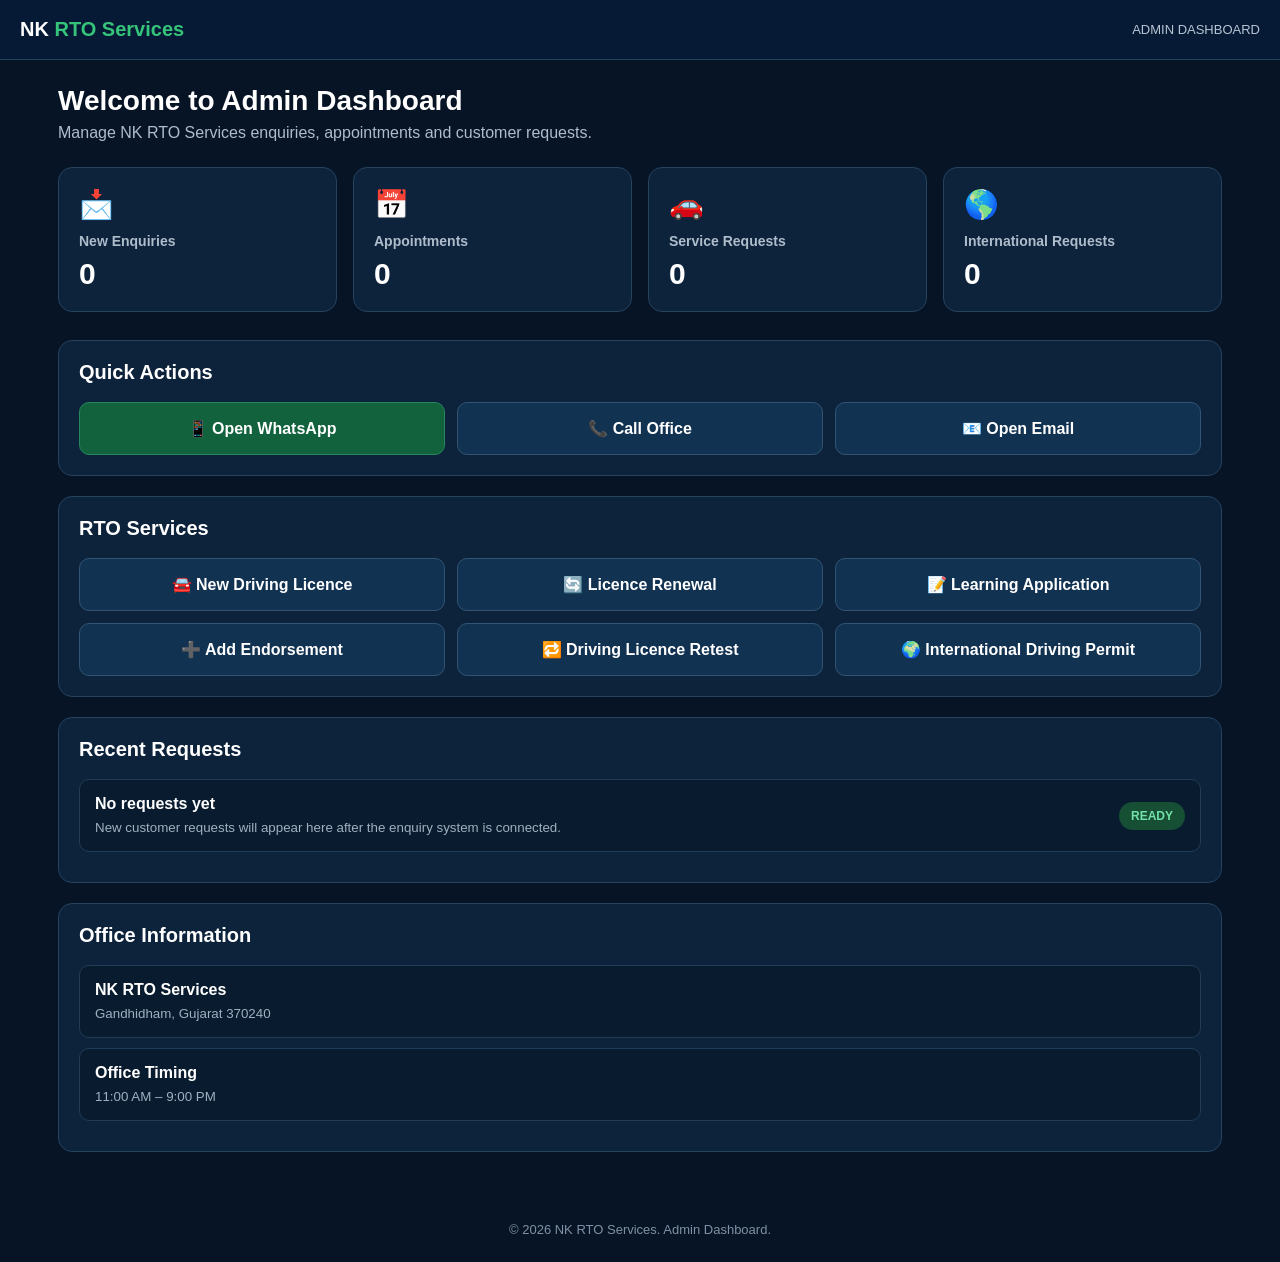
==== admin.html @ fc1437c5 "Add admin dashboard" ====
<!DOCTYPE html>
<html lang="en">
<head>
  <meta charset="UTF-8">
  <meta name="viewport" content="width=device-width, initial-scale=1.0">

  <title>NK RTO Services | Admin Dashboard</title>

  <style>
    * {
      box-sizing: border-box;
      margin: 0;
      padding: 0;
    }

    body {
      font-family: Arial, sans-serif;
      background: #071426;
      color: #ffffff;
      min-height: 100vh;
    }

    .header {
      background: #061a35;
      padding: 18px 20px;
      border-bottom: 1px solid #24415f;
      display: flex;
      justify-content: space-between;
      align-items: center;
    }

    .brand {
      font-size: 20px;
      font-weight: 700;
    }

    .brand span {
      color: #35c47a;
    }

    .admin-label {
      font-size: 13px;
      color: #b8c5d3;
    }

    .container {
      max-width: 1200px;
      margin: auto;
      padding: 25px 18px;
    }

    .welcome {
      margin-bottom: 25px;
    }

    .welcome h1 {
      font-size: 28px;
      margin-bottom: 7px;
    }

    .welcome p {
      color: #aebdcb;
    }

    .cards {
      display: grid;
      grid-template-columns: repeat(4, 1fr);
      gap: 16px;
      margin-bottom: 28px;
    }

    .card {
      background: #0d223b;
      border: 1px solid #25435f;
      border-radius: 14px;
      padding: 20px;
    }

    .card .icon {
      font-size: 28px;
      margin-bottom: 12px;
    }

    .card h3 {
      font-size: 14px;
      color: #aebdcb;
      margin-bottom: 8px;
    }

    .number {
      font-size: 30px;
      font-weight: 700;
    }

    .section {
      background: #0d223b;
      border: 1px solid #25435f;
      border-radius: 14px;
      padding: 20px;
      margin-bottom: 20px;
    }

    .section h2 {
      font-size: 20px;
      margin-bottom: 18px;
    }

    .actions {
      display: grid;
      grid-template-columns: repeat(3, 1fr);
      gap: 12px;
    }

    .action {
      display: block;
      text-decoration: none;
      color: white;
      background: #123252;
      border: 1px solid #315474;
      padding: 16px;
      border-radius: 10px;
      text-align: center;
      font-weight: 600;
    }

    .action:hover {
      background: #174467;
    }

    .green {
      background: #12623d;
      border-color: #27865b;
    }

    .green:hover {
      background: #16804e;
    }

    .appointment {
      display: flex;
      justify-content: space-between;
      align-items: center;
      padding: 15px;
      background: #091b2e;
      border-radius: 10px;
      margin-bottom: 10px;
      border: 1px solid #203c56;
    }

    .appointment strong {
      display: block;
      margin-bottom: 5px;
    }

    .appointment small {
      color: #9fb0c0;
    }

    .status {
      padding: 7px 12px;
      border-radius: 20px;
      background: #174f35;
      color: #72e0a8;
      font-size: 12px;
      font-weight: 700;
    }

    .footer {
      text-align: center;
      padding: 25px;
      color: #7f91a4;
      font-size: 13px;
    }

    @media (max-width: 800px) {
      .cards {
        grid-template-columns: repeat(2, 1fr);
      }

      .actions {
        grid-template-columns: 1fr;
      }
    }

    @media (max-width: 500px) {
      .cards {
        grid-template-columns: 1fr;
      }

      .header {
        padding: 15px;
      }

      .welcome h1 {
        font-size: 23px;
      }

      .appointment {
        display: block;
      }

      .status {
        display: inline-block;
        margin-top: 10px;
      }
    }
  </style>
</head>

<body>

  <header class="header">
    <div class="brand">
      NK <span>RTO Services</span>
    </div>

    <div class="admin-label">
      ADMIN DASHBOARD
    </div>
  </header>

  <main class="container">

    <div class="welcome">
      <h1>Welcome to Admin Dashboard</h1>
      <p>Manage NK RTO Services enquiries, appointments and customer requests.</p>
    </div>

    <!-- Dashboard Statistics -->
    <div class="cards">

      <div class="card">
        <div class="icon">📩</div>
        <h3>New Enquiries</h3>
        <div class="number">0</div>
      </div>

      <div class="card">
        <div class="icon">📅</div>
        <h3>Appointments</h3>
        <div class="number">0</div>
      </div>

      <div class="card">
        <div class="icon">🚗</div>
        <h3>Service Requests</h3>
        <div class="number">0</div>
      </div>

      <div class="card">
        <div class="icon">🌎</div>
        <h3>International Requests</h3>
        <div class="number">0</div>
      </div>

    </div>

    <!-- Quick Actions -->
    <section class="section">

      <h2>Quick Actions</h2>

      <div class="actions">

        <a
          class="action green"
          href="https://wa.me/917069452259"
          target="_blank"
          rel="noopener">
          📱 Open WhatsApp
        </a>

        <a
          class="action"
          href="tel:+917069452259">
          📞 Call Office
        </a>

        <a
          class="action"
          href="mailto:khangwaln@gmail.com">
          📧 Open Email
        </a>

      </div>

    </section>

    <!-- Services -->
    <section class="section">

      <h2>RTO Services</h2>

      <div class="actions">

        <a class="action" href="../nk-rto-services/">
          🚘 New Driving Licence
        </a>

        <a class="action" href="../nk-rto-services/">
          🔄 Licence Renewal
        </a>

        <a class="action" href="../nk-rto-services/">
          📝 Learning Application
        </a>

        <a class="action" href="../nk-rto-services/">
          ➕ Add Endorsement
        </a>

        <a class="action" href="../nk-rto-services/">
          🔁 Driving Licence Retest
        </a>

        <a class="action" href="../nk-rto-services/">
          🌍 International Driving Permit
        </a>

      </div>

    </section>

    <!-- Recent Requests -->
    <section class="section">

      <h2>Recent Requests</h2>

      <div class="appointment">

        <div>
          <strong>No requests yet</strong>
          <small>New customer requests will appear here after the enquiry system is connected.</small>
        </div>

        <span class="status">
          READY
        </span>

      </div>

    </section>

    <!-- Office Information -->
    <section class="section">

      <h2>Office Information</h2>

      <div class="appointment">
        <div>
          <strong>NK RTO Services</strong>
          <small>
            Gandhidham, Gujarat 370240
          </small>
        </div>
      </div>

      <div class="appointment">
        <div>
          <strong>Office Timing</strong>
          <small>
            11:00 AM – 9:00 PM
          </small>
        </div>
      </div>

    </section>

  </main>

  <footer class="footer">
    © 2026 NK RTO Services. Admin Dashboard.
  </footer>

</body>
</html>
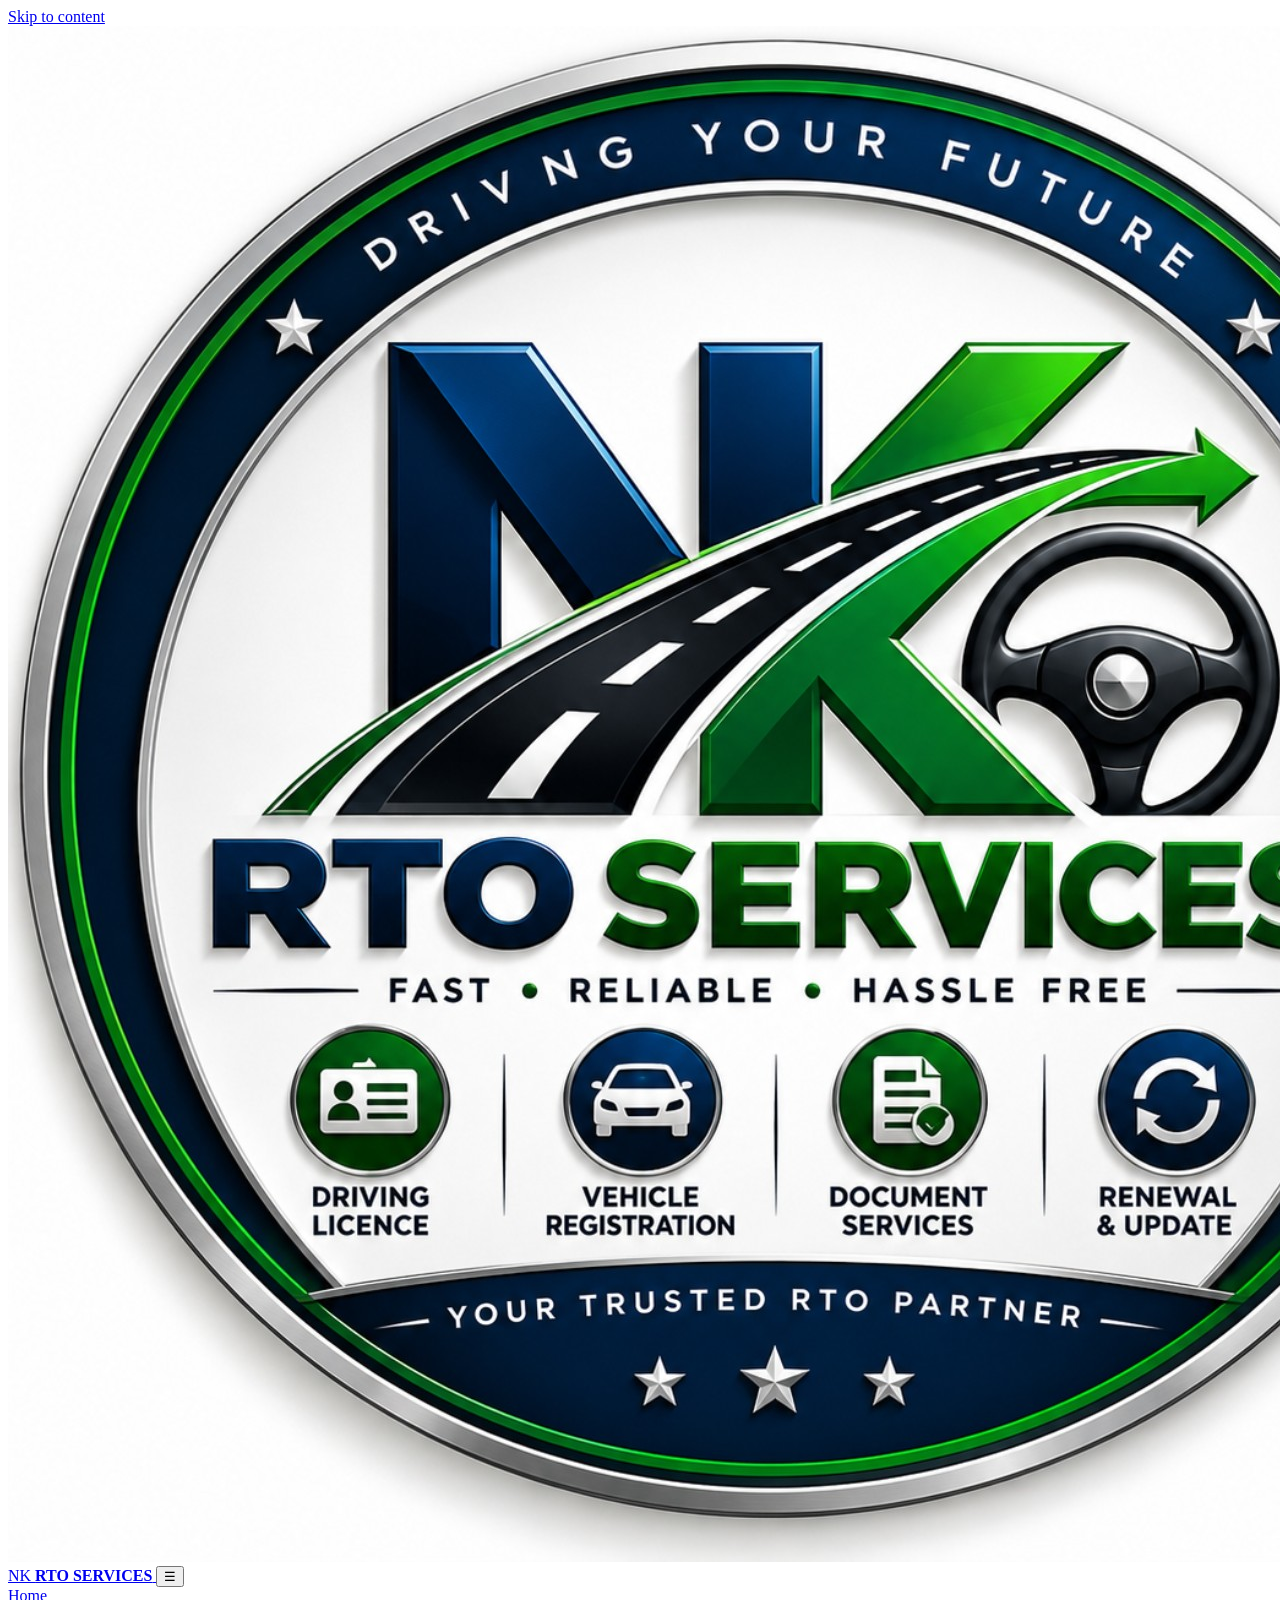
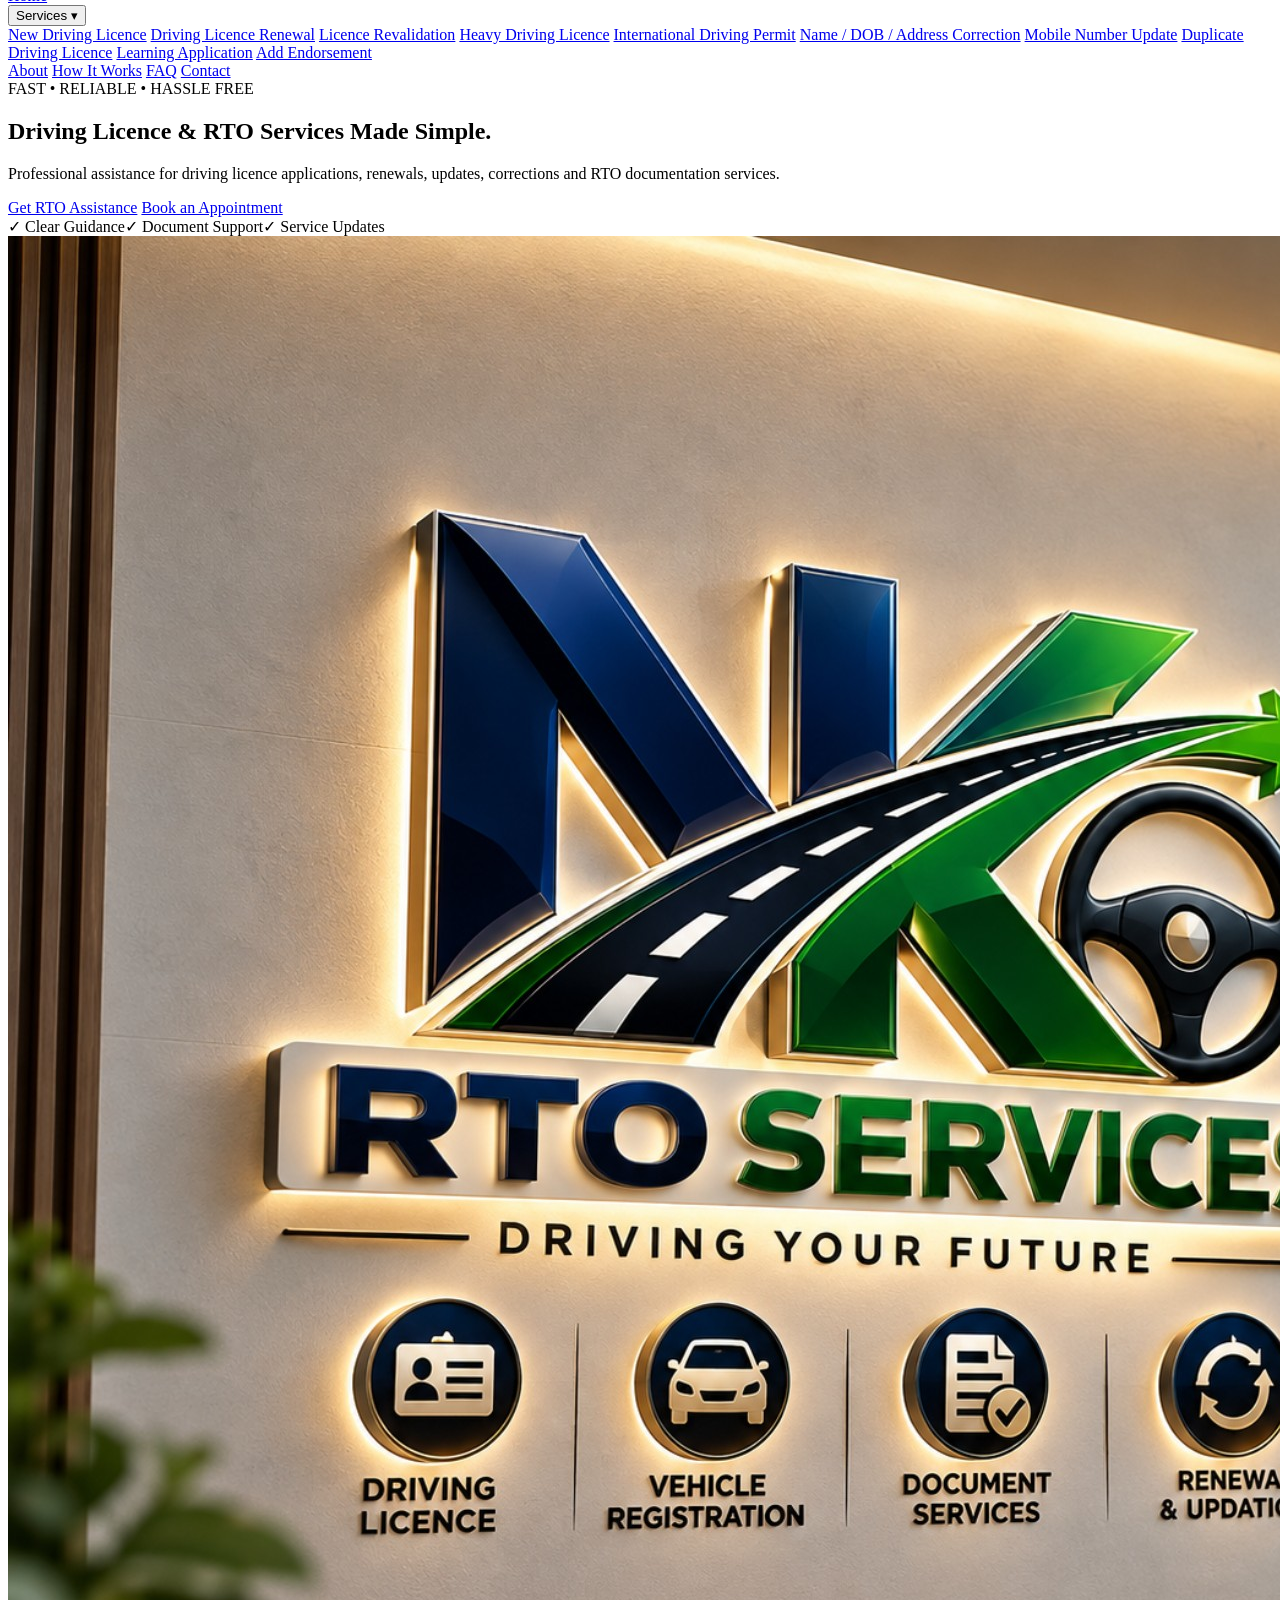
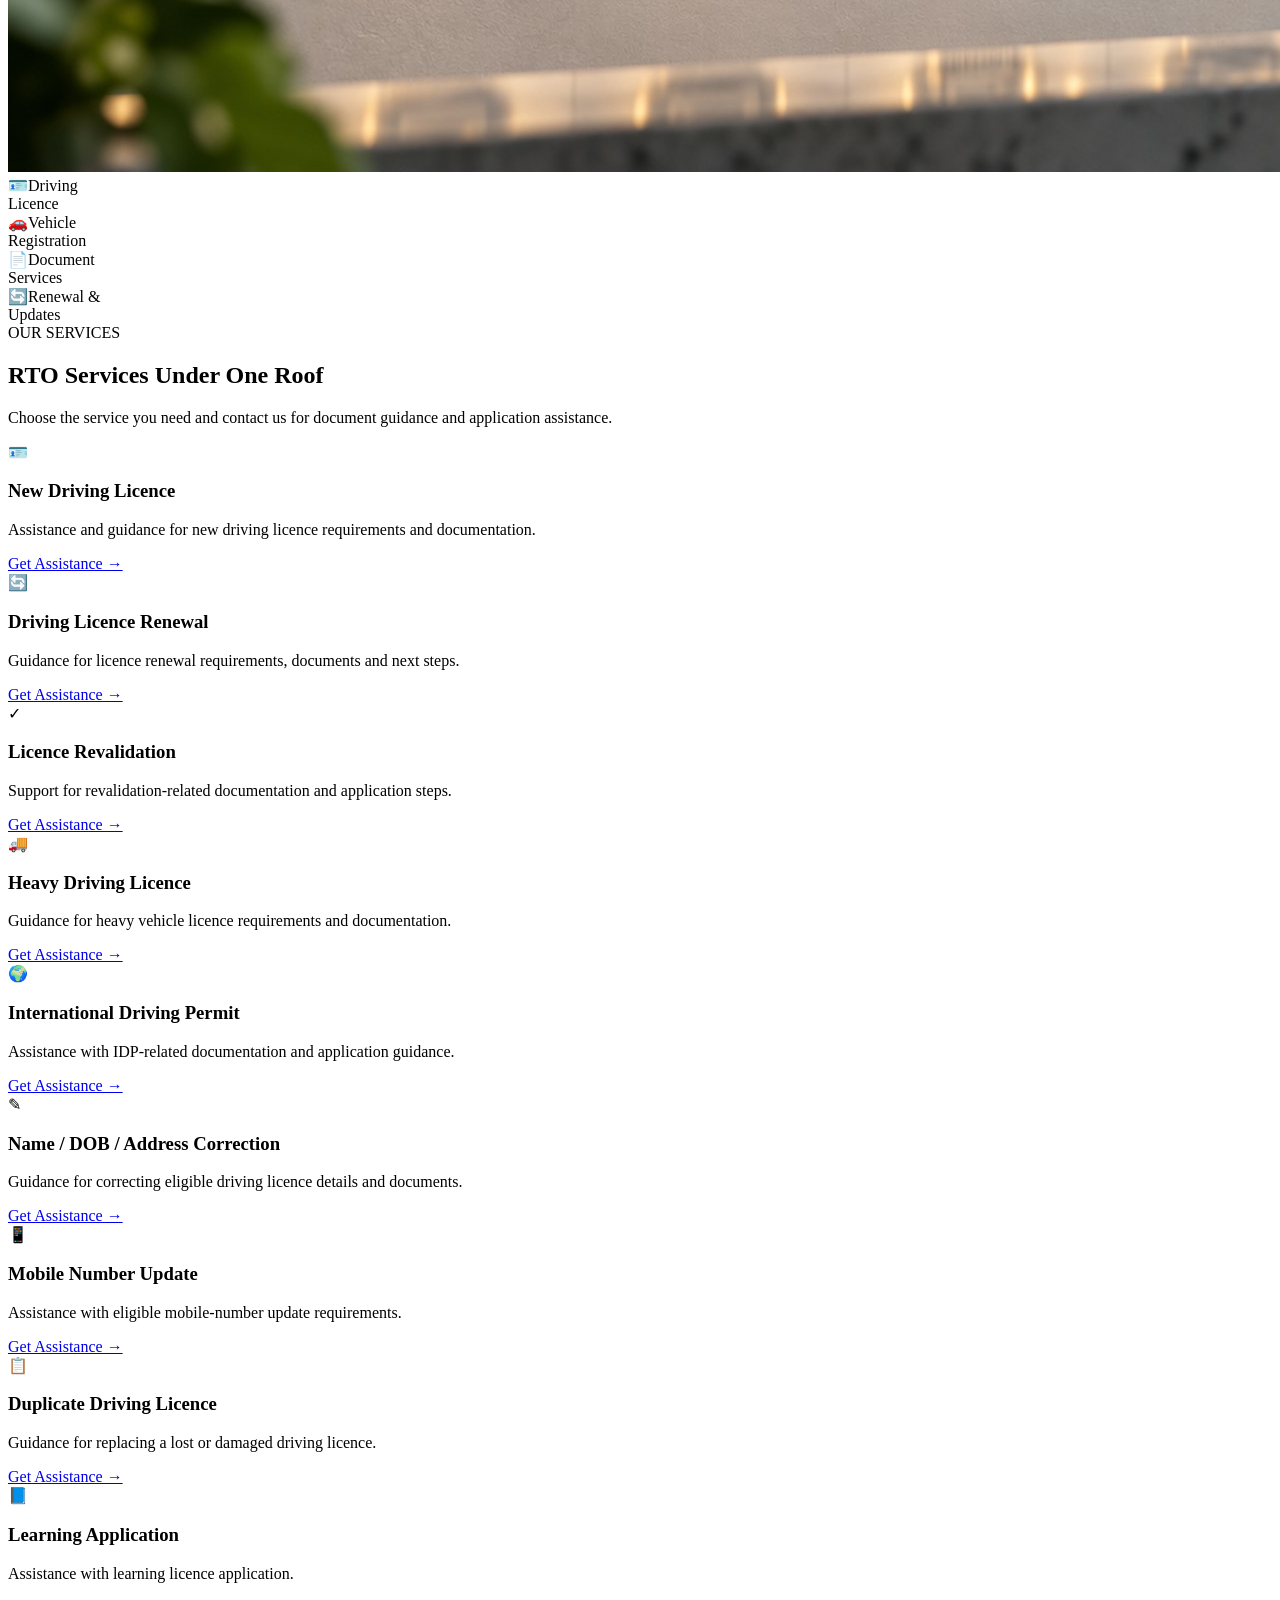
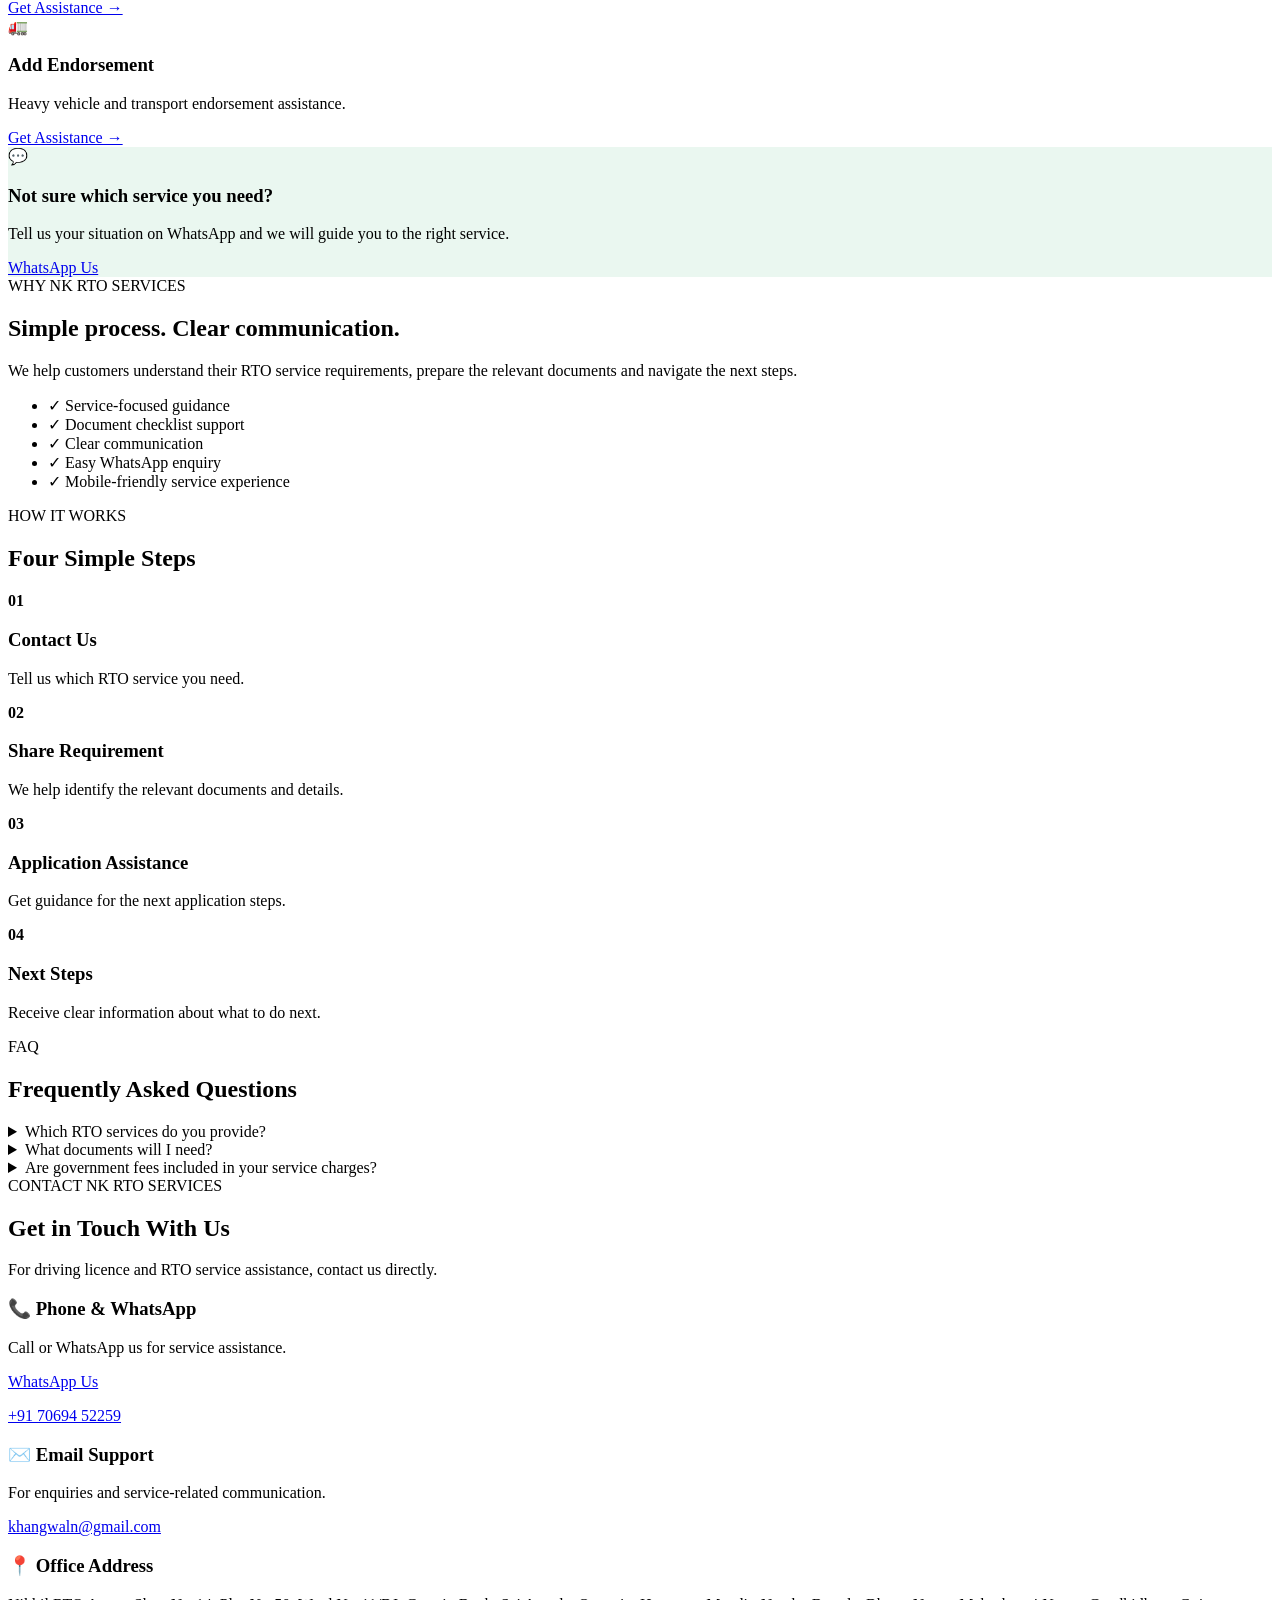
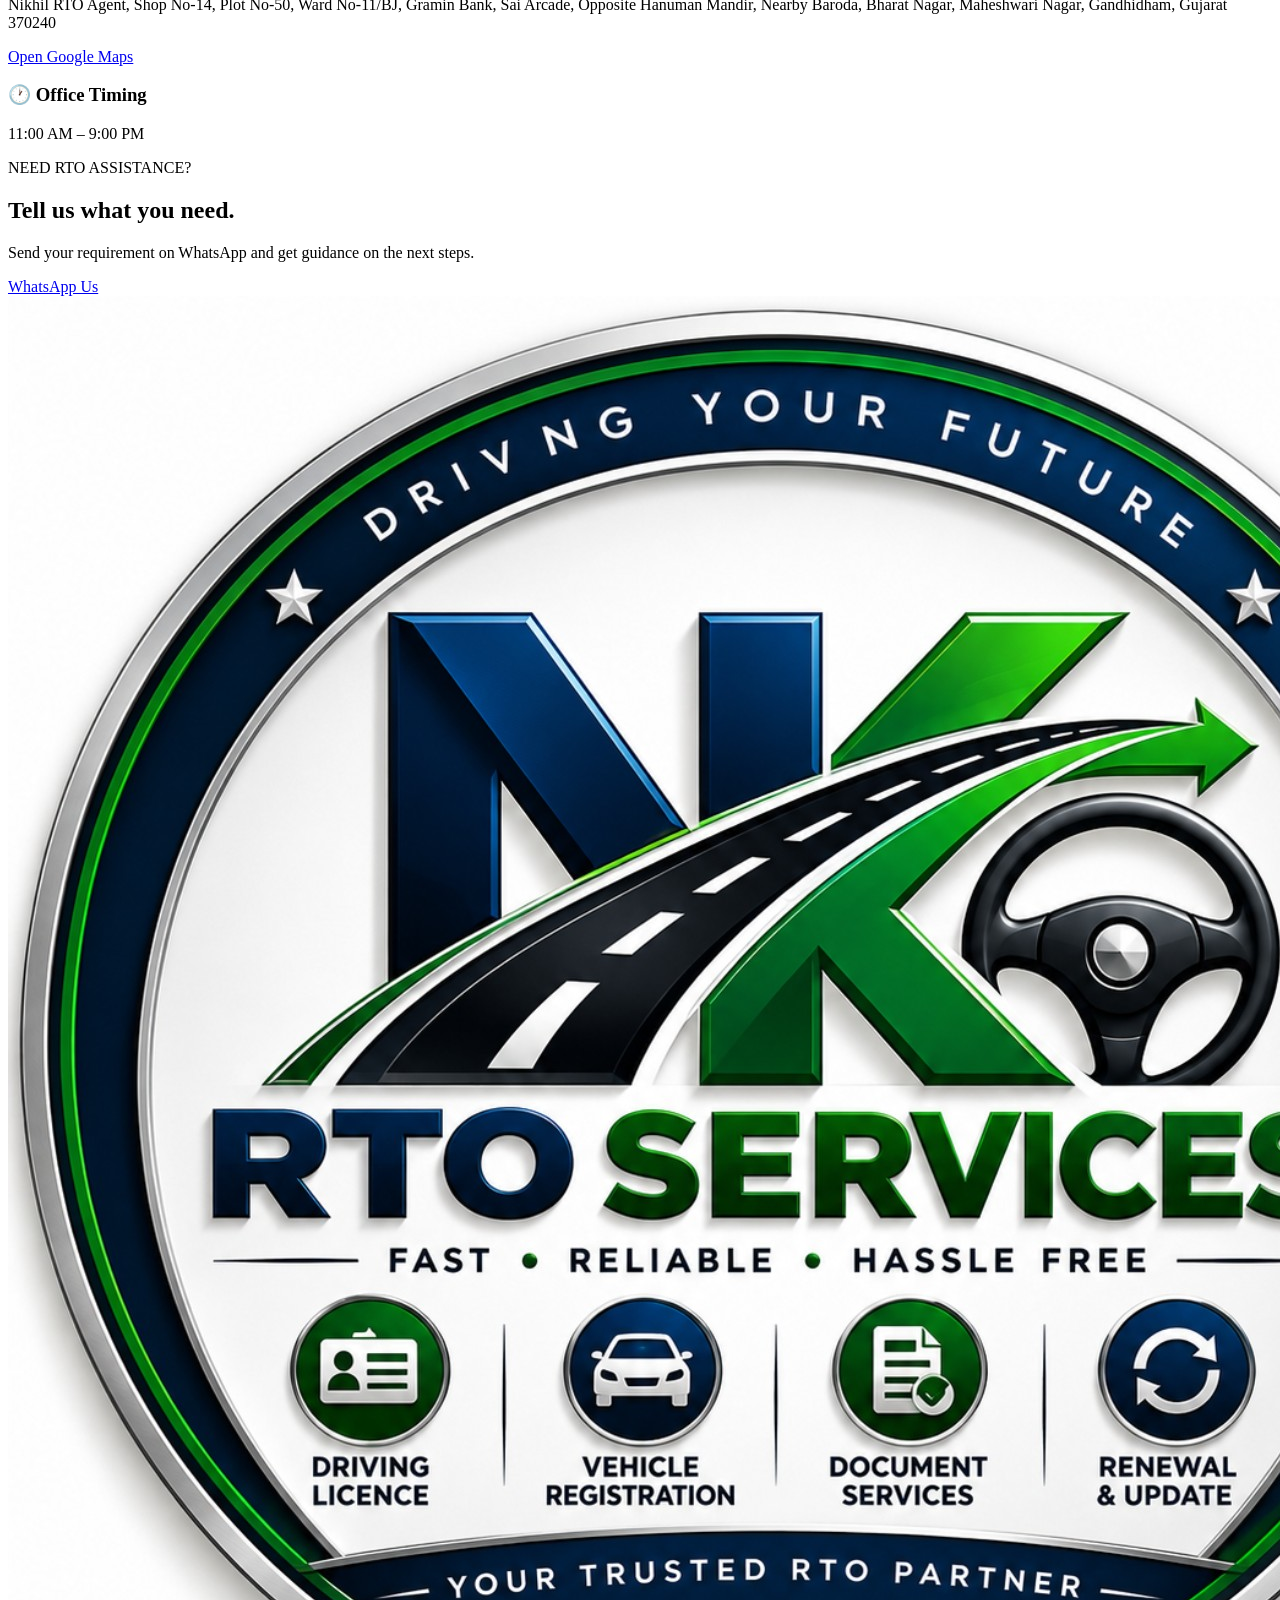
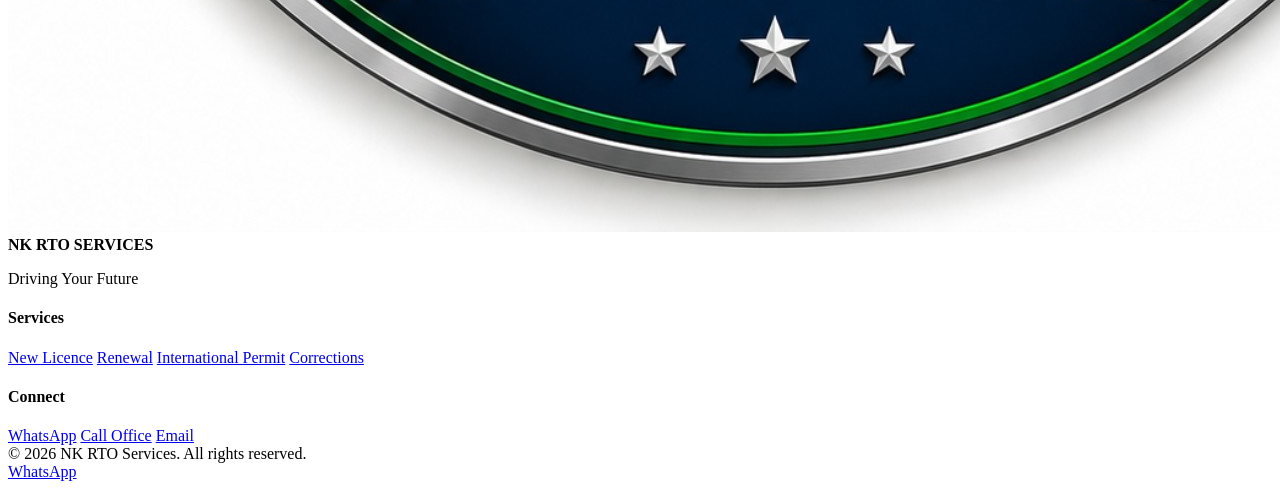
==== commit f60ed904: "Update admin.html" ====
--- a/admin.html
+++ b/admin.html
@@ -1,376 +1,13 @@
-<!DOCTYPE html>
+<!doctype html>
 <html lang="en">
 <head>
-  <meta charset="UTF-8">
-  <meta name="viewport" content="width=device-width, initial-scale=1.0">
-
-  <title>NK RTO Services | Admin Dashboard</title>
-
-  <style>
-    * {
-      box-sizing: border-box;
-      margin: 0;
-      padding: 0;
-    }
-
-    body {
-      font-family: Arial, sans-serif;
-      background: #071426;
-      color: #ffffff;
-      min-height: 100vh;
-    }
-
-    .header {
-      background: #061a35;
-      padding: 18px 20px;
-      border-bottom: 1px solid #24415f;
-      display: flex;
-      justify-content: space-between;
-      align-items: center;
-    }
-
-    .brand {
-      font-size: 20px;
-      font-weight: 700;
-    }
-
-    .brand span {
-      color: #35c47a;
-    }
-
-    .admin-label {
-      font-size: 13px;
-      color: #b8c5d3;
-    }
-
-    .container {
-      max-width: 1200px;
-      margin: auto;
-      padding: 25px 18px;
-    }
-
-    .welcome {
-      margin-bottom: 25px;
-    }
-
-    .welcome h1 {
-      font-size: 28px;
-      margin-bottom: 7px;
-    }
-
-    .welcome p {
-      color: #aebdcb;
-    }
-
-    .cards {
-      display: grid;
-      grid-template-columns: repeat(4, 1fr);
-      gap: 16px;
-      margin-bottom: 28px;
-    }
-
-    .card {
-      background: #0d223b;
-      border: 1px solid #25435f;
-      border-radius: 14px;
-      padding: 20px;
-    }
-
-    .card .icon {
-      font-size: 28px;
-      margin-bottom: 12px;
-    }
-
-    .card h3 {
-      font-size: 14px;
-      color: #aebdcb;
-      margin-bottom: 8px;
-    }
-
-    .number {
-      font-size: 30px;
-      font-weight: 700;
-    }
-
-    .section {
-      background: #0d223b;
-      border: 1px solid #25435f;
-      border-radius: 14px;
-      padding: 20px;
-      margin-bottom: 20px;
-    }
-
-    .section h2 {
-      font-size: 20px;
-      margin-bottom: 18px;
-    }
-
-    .actions {
-      display: grid;
-      grid-template-columns: repeat(3, 1fr);
-      gap: 12px;
-    }
-
-    .action {
-      display: block;
-      text-decoration: none;
-      color: white;
-      background: #123252;
-      border: 1px solid #315474;
-      padding: 16px;
-      border-radius: 10px;
-      text-align: center;
-      font-weight: 600;
-    }
-
-    .action:hover {
-      background: #174467;
-    }
-
-    .green {
-      background: #12623d;
-      border-color: #27865b;
-    }
-
-    .green:hover {
-      background: #16804e;
-    }
-
-    .appointment {
-      display: flex;
-      justify-content: space-between;
-      align-items: center;
-      padding: 15px;
-      background: #091b2e;
-      border-radius: 10px;
-      margin-bottom: 10px;
-      border: 1px solid #203c56;
-    }
-
-    .appointment strong {
-      display: block;
-      margin-bottom: 5px;
-    }
-
-    .appointment small {
-      color: #9fb0c0;
-    }
-
-    .status {
-      padding: 7px 12px;
-      border-radius: 20px;
-      background: #174f35;
-      color: #72e0a8;
-      font-size: 12px;
-      font-weight: 700;
-    }
-
-    .footer {
-      text-align: center;
-      padding: 25px;
-      color: #7f91a4;
-      font-size: 13px;
-    }
-
-    @media (max-width: 800px) {
-      .cards {
-        grid-template-columns: repeat(2, 1fr);
-      }
-
-      .actions {
-        grid-template-columns: 1fr;
-      }
-    }
-
-    @media (max-width: 500px) {
-      .cards {
-        grid-template-columns: 1fr;
-      }
-
-      .header {
-        padding: 15px;
-      }
-
-      .welcome h1 {
-        font-size: 23px;
-      }
-
-      .appointment {
-        display: block;
-      }
-
-      .status {
-        display: inline-block;
-        margin-top: 10px;
-      }
-    }
-  </style>
+  <meta charset="utf-8">
+  <meta name="robots" content="noindex, nofollow">
+  <meta http-equiv="refresh" content="0; url=index.html">
+  <meta name="referrer" content="no-referrer">
+  <title>NK RTO Services</title>
 </head>
-
 <body>
-
-  <header class="header">
-    <div class="brand">
-      NK <span>RTO Services</span>
-    </div>
-
-    <div class="admin-label">
-      ADMIN DASHBOARD
-    </div>
-  </header>
-
-  <main class="container">
-
-    <div class="welcome">
-      <h1>Welcome to Admin Dashboard</h1>
-      <p>Manage NK RTO Services enquiries, appointments and customer requests.</p>
-    </div>
-
-    <!-- Dashboard Statistics -->
-    <div class="cards">
-
-      <div class="card">
-        <div class="icon">📩</div>
-        <h3>New Enquiries</h3>
-        <div class="number">0</div>
-      </div>
-
-      <div class="card">
-        <div class="icon">📅</div>
-        <h3>Appointments</h3>
-        <div class="number">0</div>
-      </div>
-
-      <div class="card">
-        <div class="icon">🚗</div>
-        <h3>Service Requests</h3>
-        <div class="number">0</div>
-      </div>
-
-      <div class="card">
-        <div class="icon">🌎</div>
-        <h3>International Requests</h3>
-        <div class="number">0</div>
-      </div>
-
-    </div>
-
-    <!-- Quick Actions -->
-    <section class="section">
-
-      <h2>Quick Actions</h2>
-
-      <div class="actions">
-
-        <a
-          class="action green"
-          href="https://wa.me/917069452259"
-          target="_blank"
-          rel="noopener">
-          📱 Open WhatsApp
-        </a>
-
-        <a
-          class="action"
-          href="tel:+917069452259">
-          📞 Call Office
-        </a>
-
-        <a
-          class="action"
-          href="mailto:khangwaln@gmail.com">
-          📧 Open Email
-        </a>
-
-      </div>
-
-    </section>
-
-    <!-- Services -->
-    <section class="section">
-
-      <h2>RTO Services</h2>
-
-      <div class="actions">
-
-        <a class="action" href="../nk-rto-services/">
-          🚘 New Driving Licence
-        </a>
-
-        <a class="action" href="../nk-rto-services/">
-          🔄 Licence Renewal
-        </a>
-
-        <a class="action" href="../nk-rto-services/">
-          📝 Learning Application
-        </a>
-
-        <a class="action" href="../nk-rto-services/">
-          ➕ Add Endorsement
-        </a>
-
-        <a class="action" href="../nk-rto-services/">
-          🔁 Driving Licence Retest
-        </a>
-
-        <a class="action" href="../nk-rto-services/">
-          🌍 International Driving Permit
-        </a>
-
-      </div>
-
-    </section>
-
-    <!-- Recent Requests -->
-    <section class="section">
-
-      <h2>Recent Requests</h2>
-
-      <div class="appointment">
-
-        <div>
-          <strong>No requests yet</strong>
-          <small>New customer requests will appear here after the enquiry system is connected.</small>
-        </div>
-
-        <span class="status">
-          READY
-        </span>
-
-      </div>
-
-    </section>
-
-    <!-- Office Information -->
-    <section class="section">
-
-      <h2>Office Information</h2>
-
-      <div class="appointment">
-        <div>
-          <strong>NK RTO Services</strong>
-          <small>
-            Gandhidham, Gujarat 370240
-          </small>
-        </div>
-      </div>
-
-      <div class="appointment">
-        <div>
-          <strong>Office Timing</strong>
-          <small>
-            11:00 AM – 9:00 PM
-          </small>
-        </div>
-      </div>
-
-    </section>
-
-  </main>
-
-  <footer class="footer">
-    © 2026 NK RTO Services. Admin Dashboard.
-  </footer>
-
+  <p>Redirecting to the <a href="index.html">home page</a>...</p>
 </body>
 </html>
